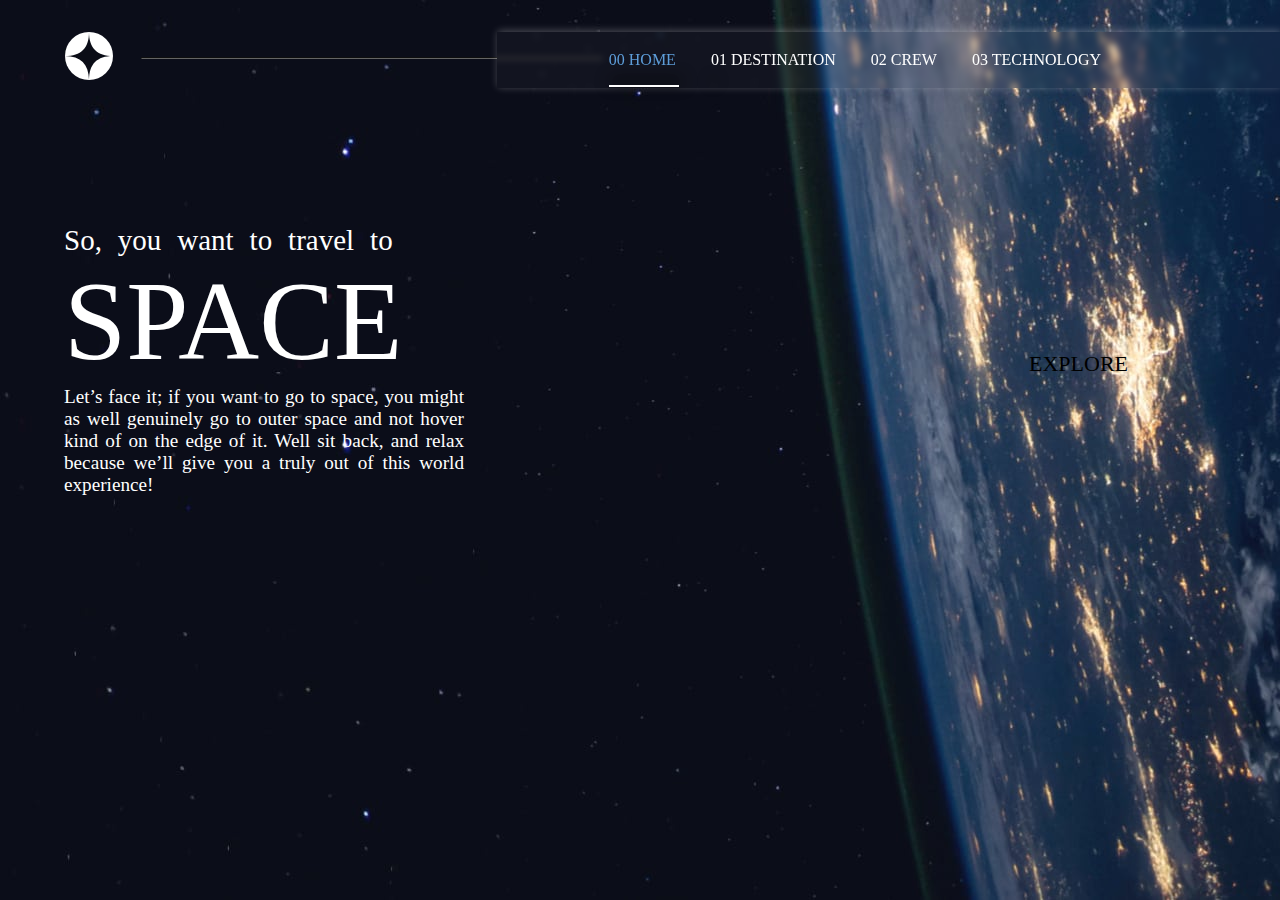
==== starter-code/index.html @ 34ac88b9 "solved but didnt solve all bugs yet" ====
<!DOCTYPE html>
<html lang="en">
  <head>
    <meta charset="UTF-8" />
    <meta name="viewport" content="width=device-width, initial-scale=1.0" />
    <link rel="stylesheet" href="assets\styles\style1.css" />
    <link
      rel="icon"
      type="image/png"
      sizes="32x32"
      href="./assets/favicon-32x32.png"
    />
    <title>Space tourism website</title>
  </head>
  <body>
    <header class="header">
      <nav class="nav">
        <div class="Icon">
          <img src="assets\shared\logo.svg" alt="logo" />
        </div>
        <div class="hr"><hr /></div>
        <ul> 
          <li  id="home"><a class="active" href="\space-tourism-website-main\starter-code\index.html">00 Home</a></li>
          <li id=" Destination"><a href="\space-tourism-website-main\starter-code\destination-moon.html">01 Destination</a></li>
          <li id="Crew"><a href="\space-tourism-website-main\starter-code\crew-engineer.html">02 Crew</a></li>
          <li id="Technology"><a href="\space-tourism-website-main\starter-code\technology-vehicle.html"> 03 Technology</a></li>
        </ul>
        <span class="burger"> <span></span><span></span><span></span></span>
      </nav>
    </header>
    <div class="the-contener">
      <article class="content">
        <p class="smallWords">So, you want to travel to</p>
        <p class="TheBigWord">Space</p>
        <p class="artical">
          Let’s face it; if you want to go to space, you might as well genuinely
          go to outer space and not hover kind of on the edge of it. Well sit
          back, and relax because we’ll give you a truly out of this world
          experience!
        </p>
      </article>
      <label class="btn">
        <input type="button" value="Explore" class="butn" />
      </label>
    </div>
    <script src="javascript/script1.js"></script>
  </body>
</html>
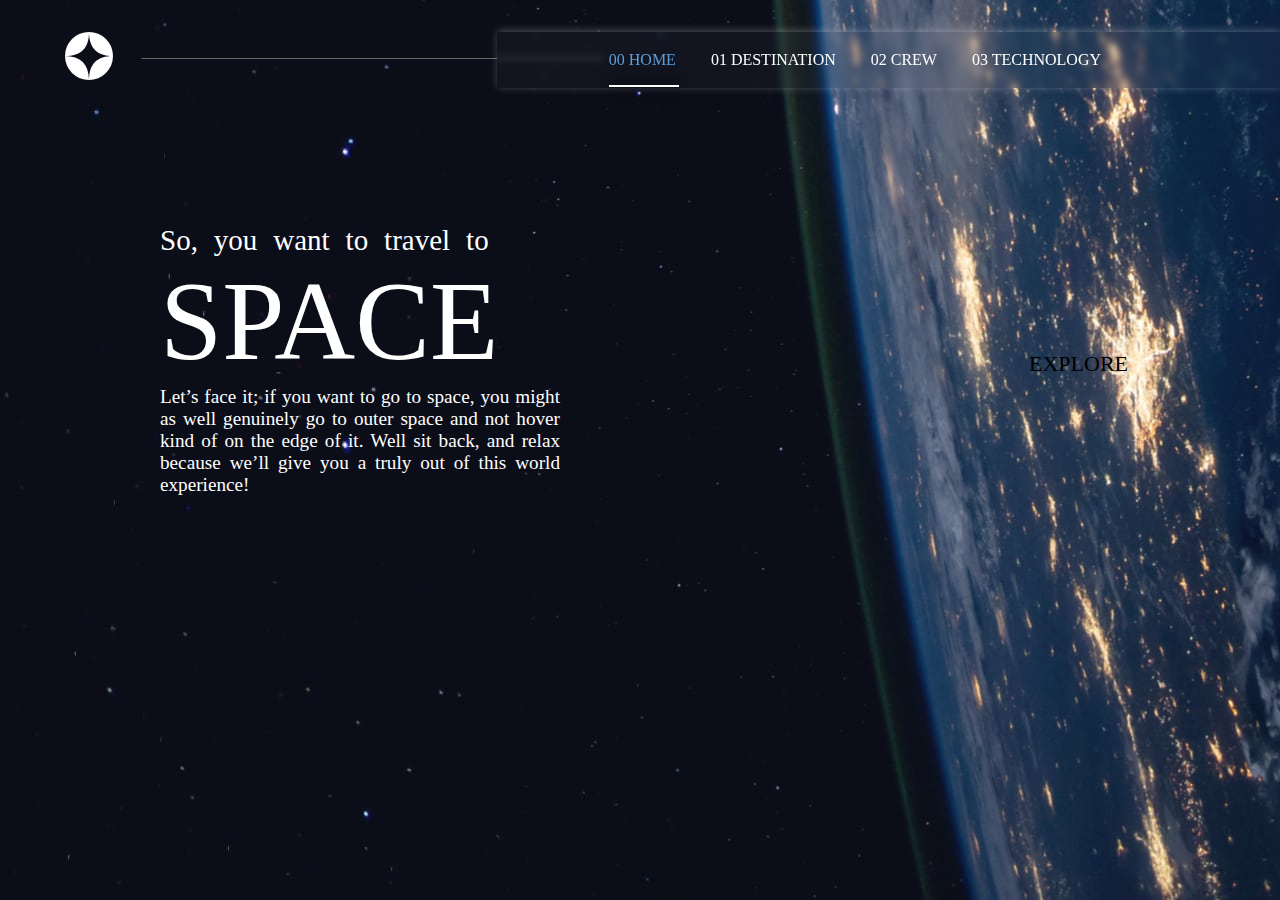
==== commit 85b50cd0: "solved but didnt solve all bugs yet" ====
--- a/starter-code/index.html
+++ b/starter-code/index.html
@@ -20,10 +20,10 @@
         </div>
         <div class="hr"><hr /></div>
         <ul> 
-          <li  id="home"><a class="active" href="\space-tourism-website-main\starter-code\index.html">00 Home</a></li>
-          <li id=" Destination"><a href="\space-tourism-website-main\starter-code\destination-moon.html">01 Destination</a></li>
-          <li id="Crew"><a href="\space-tourism-website-main\starter-code\crew-engineer.html">02 Crew</a></li>
-          <li id="Technology"><a href="\space-tourism-website-main\starter-code\technology-vehicle.html"> 03 Technology</a></li>
+          <li  id="home"><a class="active" href="index.html">00 Home</a></li>
+          <li id=" Destination"><a href="destination-moon.html">01 Destination</a></li>
+          <li id="Crew"><a href="crew-engineer.html">02 Crew</a></li>
+          <li id="Technology"><a href="technology-vehicle.html"> 03 Technology</a></li>
         </ul>
         <span class="burger"> <span></span><span></span><span></span></span>
       </nav>
